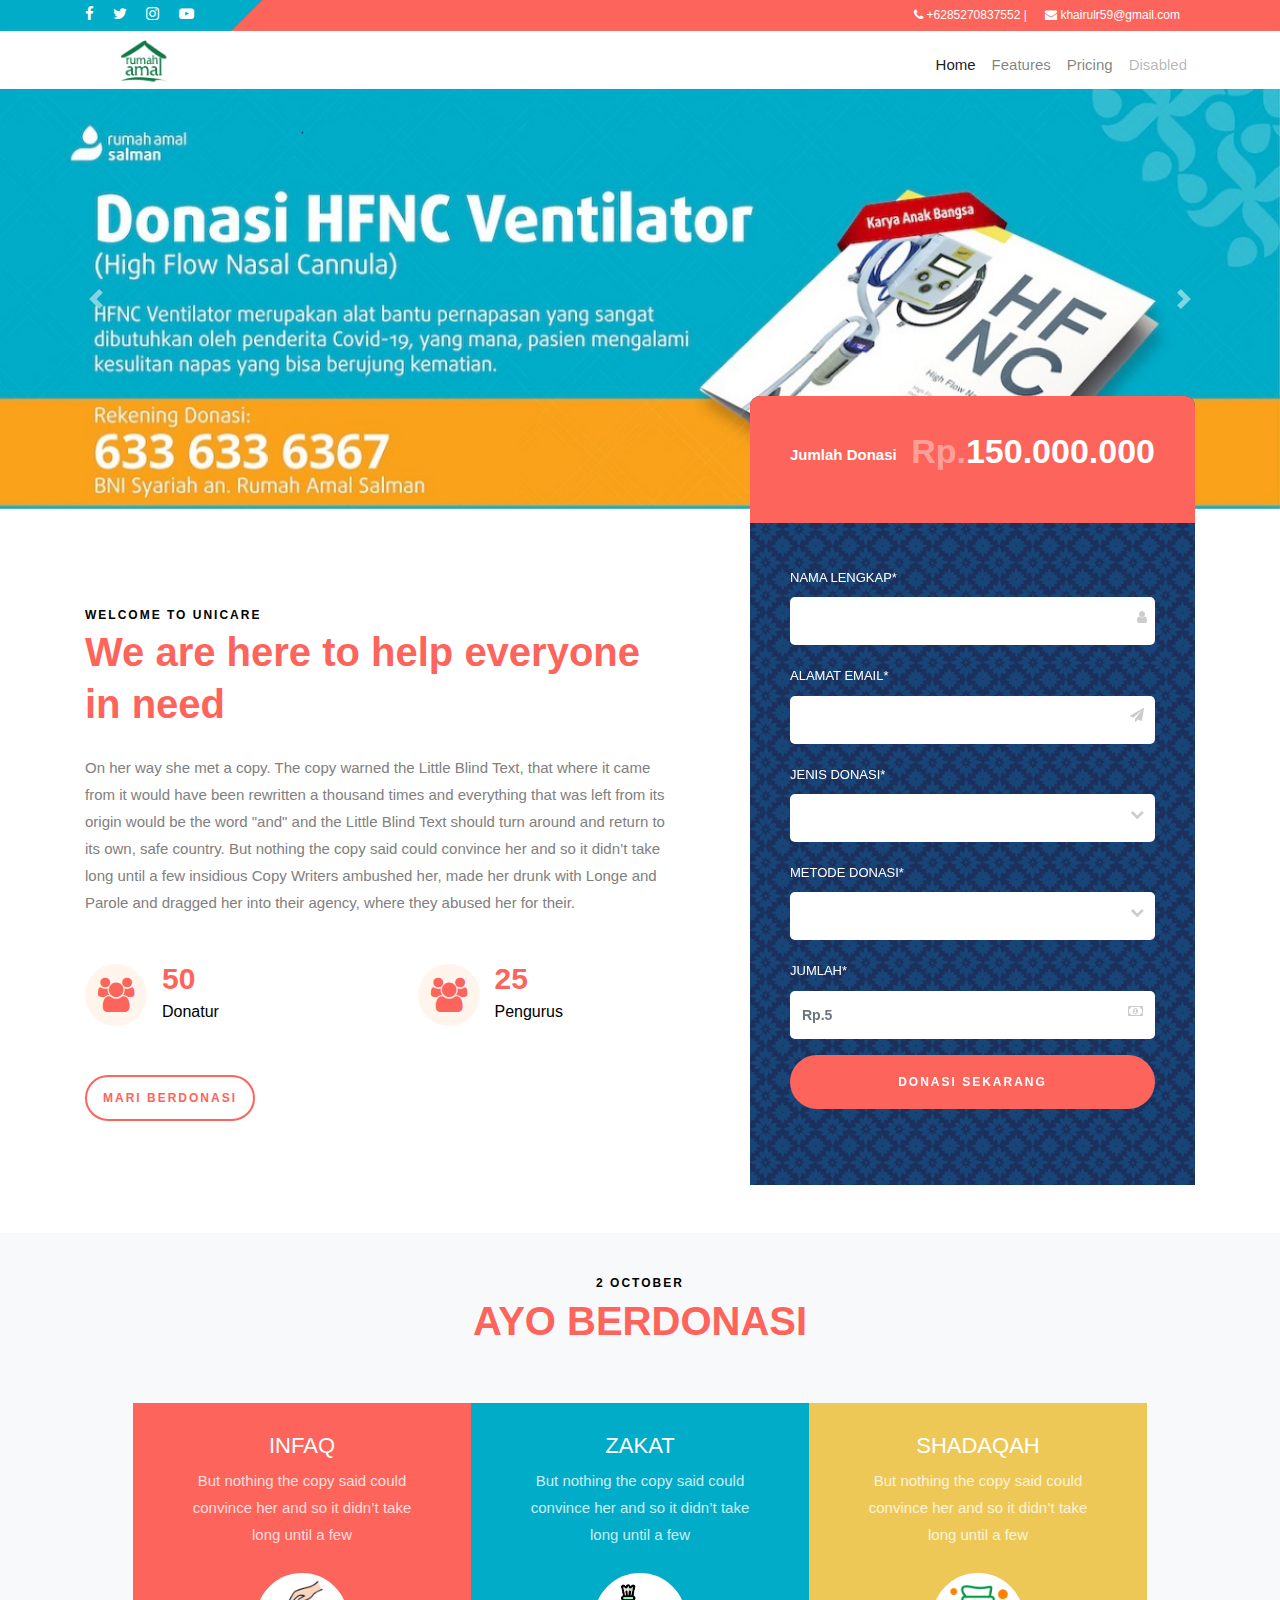
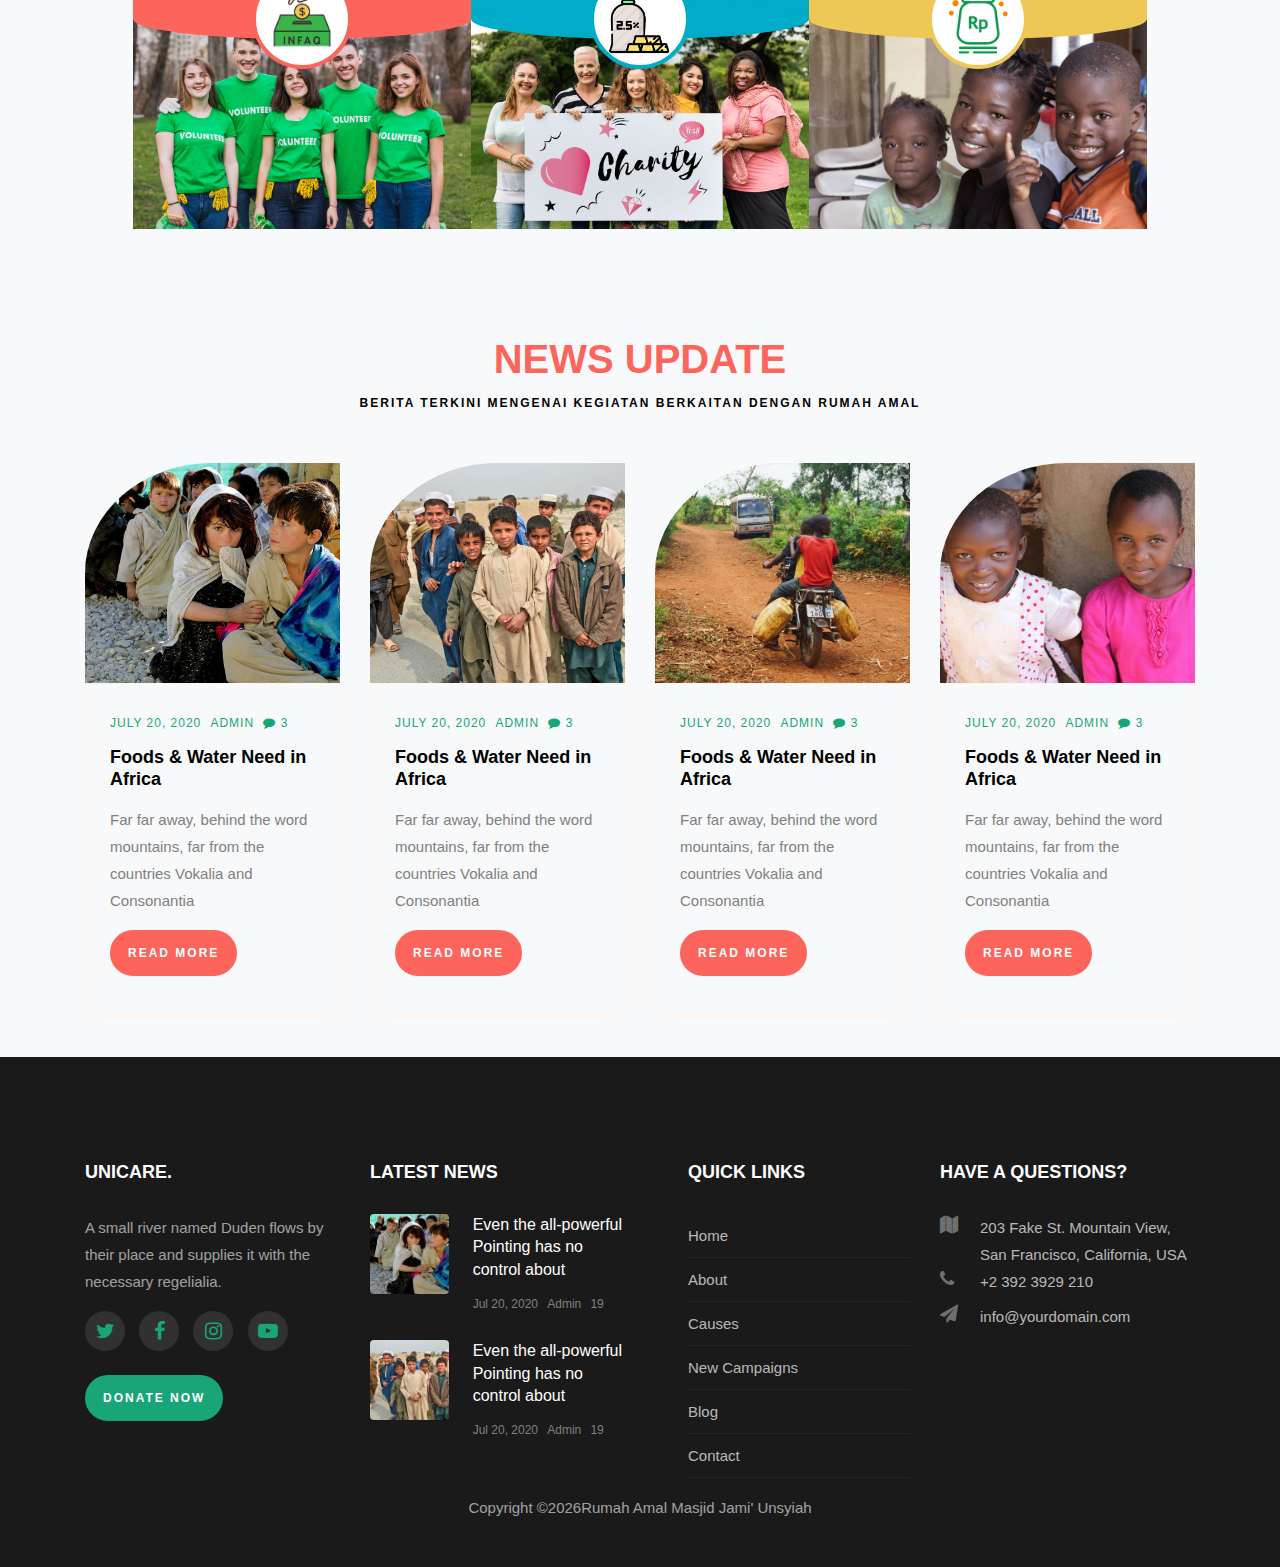
==== index.html @ e4255f61 "add all data" ====
<!DOCTYPE html>
<html lang="en">
<head>
    <meta charset="UTF-8">
    <meta name="viewport" content="width=device-width, initial-scale=1.0">
    <title>Home</title>
    <link rel="stylesheet" href="css/bootstrap.min.css">
    <link rel="stylesheet" href="css/font-awesome/css/font-awesome.min.css">
    <link rel="stylesheet" href="css/style.css">
</head>
<body>
    
    <!-- top bar -->
    <section class="top-bg">
        <div class="container">
            <div class="row top-bar pb-1">
                <div class="col-md-6 col-sm-3 text-left">
                    <a target="_blank" href="" class="top-bar"><span class="text-white">
                        <i class="fa fa-facebook" aria-hidden="true"></i>
                    </span></a>
                    <a target="_blank" href="" class="top-bar"><span class="text-white">
                        <i class="fa fa-twitter" aria-hidden="true"></i>
                    </span></a>
                    <a target="_blank" href="" class="top-bar"><span class="text-white">
                        <i class="fa fa-instagram" aria-hidden="true"></i>
                    </span></a>
                    <a target="_blank" href="https://www.youtube.com/channel/UC9o7L-Wtpklz007DFmT3RtA"  class="top-bar"><span class="text-white">
                        <i class="fa fa-youtube-play" aria-hidden="true"></i>
                    </span></a>
                </div>
                <div class="col-md-6 col-sm-8 text-right">
                    <span class="text-white text-top">
                        <i class="fa fa-phone" aria-hidden="true"></i>
                        +6285270837552 |
                    </span>

                    <span class="text-white text-top">
                        <i class="fa fa-envelope" aria-hidden="true"></i>
                        khairulr59@gmail.com
                    </span>
                </div>
            </div>
        </div>
    </section>  
    <!-- end top bar -->

    <!-- navbar -->
    <nav class="navbar navbar-expand-lg navbar-light nav-bg pb-0" data-toggle="sticky-onscroll">
        <div class="container">
            <img src="images/logo.png" alt="logo.png" class="logo">
            <button class="navbar-toggler" type="button" data-toggle="collapse" data-target="#navbarNav" aria-controls="navbarNav" aria-expanded="false" aria-label="Toggle navigation">
                <span class="navbar-toggler-icon"></span>
            </button>
            <div class="collapse navbar-collapse " id="navbarNav">
                <ul class="navbar-nav ml-auto">
                    <li class="nav-item active">
                    <a class="nav-link" href="#">Home <span class="sr-only">(current)</span></a>
                    </li>
                    <li class="nav-item">
                    <a class="nav-link" href="#">Features</a>
                    </li>
                    <li class="nav-item">
                    <a class="nav-link" href="#">Pricing</a>
                    </li>
                    <li class="nav-item">
                    <a class="nav-link disabled" href="#">Disabled</a>
                    </li>
                </ul>
                
            </div>
        </div>
    </nav>
    <!-- end navbar -->

    <!-- carousel -->
    <div id="carouselExampleControls" class="carousel slide" data-ride="carousel">
        <div class="carousel-inner">
            <div class="carousel-item active">
            <img class="d-block w-100 carousel-top" src="images/slide1.jpeg" alt="First slide">
            </div>
            <div class="carousel-item">
            <img class="d-block w-100 carousel-top" src="images/slide1.jpeg" alt="Second slide">
            </div>
            <div class="carousel-item">
            <img class="d-block w-100 carousel-top" src="images/slide1.jpeg" alt="Third slide">
            </div>
        </div>
        <a class="carousel-control-prev" href="#carouselExampleControls" role="button" data-slide="prev">
            <span class="carousel-control-prev-icon" aria-hidden="true"></span>
            <span class="sr-only">Previous</span>
        </a>
        <a class="carousel-control-next" href="#carouselExampleControls" role="button" data-slide="next">
            <span class="carousel-control-next-icon" aria-hidden="true"></span>
            <span class="sr-only">Next</span>
        </a>
    </div>
    <!-- end carousel -->

<!-- appointment -->
    <section class="ftco-appointment ftco-section ftco-no-pt ftco-no-pb img">
        <div class="overlay"></div>
        <div class="container">
            <div class="row">
                <div class="col-md-5 order-md-last d-flex align-items-stretch">
                    <div class="donation-wrap">
                        <div class="total-donate d-flex align-items-center">
                            <span class="fa flaticon-cleaning"></span>
                            <h4>Jumlah Donasi </h4>
                            <p class="d-flex align-items-center">
                                <span>Rp.</span>
                                <span class="number" data-number="150000000">150.000.000</span>
                            </p>
                        </div>
                        <form action="#" class="appointment">
                            <div class="row">
                                <div class="col-md-12">
                                    <div class="form-group">
                                        <label for="name">Nama Lengkap*</label>
                                        <div class="input-wrap">
                                            <div class="icon"><span class="fa fa-user"></span></div>
                                            <input type="text" class="form-control" placeholder="">
                                        </div>
                                    </div>
                                </div>
                                <div class="col-md-12">
                                    <div class="form-group">
                                        <label for="name">alamat email*</label>
                                        <div class="input-wrap">
                                            <div class="icon"><span class="fa fa-paper-plane"></span></div>
                                            <input type="email" class="form-control" placeholder="">
                                        </div>
                                    </div>
                                </div>
                                <div class="col-md-12">
                                    <div class="form-group">
                                        <label for="name">Jenis Donasi*</label>
                                        <div class="form-field">
                                            <div class="select-wrap">
                                                <div class="icon"><span class="fa fa-chevron-down"></span></div>
                                                <select name="" id="" class="form-control">
                                                    <option value=""></option>
                                                    <option value="">INFAQ</option>
                                                    <option value="">SHODAQOH</option>
                                                    <option value="">zAKAT MAAL</option>
                                                    <option value="">KEMANUSIAAN</option>
                                                </select>
                                            </div>
                                        </div>
                                    </div>
                                </div>
                                <div class="col-md-12">
                                    <div class="form-group">
                                        <label for="name">Metode Donasi*</label>
                                        <div class="form-field">
                                            <div class="select-wrap">
                                                <div class="icon"><span class="fa fa-chevron-down"></span></div>
                                                <select name="" id="" class="form-control">
                                                    <option value=""></option>
                                                    <option value="">BRI</option>
                                                    <option value="">BNI</option>
                                                    <option value="">Bank Aceh</option>
                                                    <option value="">Mandiri</option>
                                                </select>
                                            </div>
                                        </div>
                                    </div>
                                </div>
                                <div class="col-md-12">
                                    <div class="form-group">
                                        <label for="name">Jumlah*</label>
                                        <div class="input-wrap">
                                            <div class="icon"><span class="fa fa-money"></span></div>
                                            <input type="text" class="form-control" placeholder="Rp.5">
                                        </div>
                                    </div>
                                </div>
                                <div class="col-md-12">
                                    <div class="form-group">
                                        <input type="submit" value="Donasi sekarang" class="btn btn-secondary py-3 px-4">
                                    </div>
                                </div>
                            </div>
                        </form>
                    </div>
                </div>
                <div class="col-md-7 wrap-about py-5">
                    <div class="heading-section pr-md-5 pt-md-5">
                        <span class="subheading">Welcome to unicare</span>
                        <h2 class="mb-4">We are here to help everyone in need</h2>
                        <p class="text-appointment">On her way she met a copy. The copy warned the Little Blind Text, that where it came from it would have been rewritten a thousand times and everything that was left from its origin would be the word "and" and the Little Blind Text should turn around and return to its own, safe country. But nothing the copy said could convince her and so it didn’t take long until a few insidious Copy Writers ambushed her, made her drunk with Longe and Parole and dragged her into their agency, where they abused her for their.</p>
                    </div>
                    <div class="row my-md-5">
                        <div class="col-md-6 d-flex counter-wrap">
                            <div class="block-18 d-flex">
                                <div class="icon d-flex align-items-center justify-content-center">
                                    <span class="flaticon-volunteer"> <i class="fa fa-users" aria-hidden="true"></i>
                                    </span>
                                </div>
                                <div class="desc">
                                    <div class="text">
                                        <strong class="number" data-number="50">50</strong>
                                    </div>
                                    <div class="text">
                                        <span>Donatur</span>
                                    </div>
                                </div>
                            </div>
                        </div>
                        <div class="col-md-6 d-flex counter-wrap">
                            <div class="block-18 d-flex">
                                <div class="icon d-flex align-items-center justify-content-center">
                                    <span class="flaticon-piggy-bank"><i class="fa fa-users" aria-hidden="true"></i>
                                    </span>
                                </div>
                                <div class="desc">
                                    <div class="text">
                                        <strong class="number" data-number="25">25</strong>
                                    </div>
                                    <div class="text">
                                        <span>Pengurus</span>
                                    </div>
                                </div>
                            </div>
                        </div>
                    </div>
                    <p><a href="#" class="btn btn-secondary btn-outline-secondary">MARI BERDONASI</a></p>
                </div>
            </div>
        </div>
    </section>
<!-- end appointment -->

<!-- fitur_donation -->
    <section class="bg-light mt-5 pb-5">
        <div class=" justify-content-center pb-5 text-fitur">
            <div class=" heading-section text-center ftco-animate fadeInUp ftco-animated">
                <span class="subheading">2 October</span>
                <h2>AYO BERDONASI</h2>
            </div>
        </div>

        <div class="container">
            <div class="row no-gutters ml-5 mr-5">
                <div class="col-md-4 d-flex align-items-stretch mb-3">
                    <div class="services">
                        <div class="text text-center bg-secondary">
                            <h3>INFAQ</h3>
                            <p>But nothing the copy said could convince her and so it didn’t take long until a few</p>
                        </div>
                        <div class="img border-2" style="background-image: url(images/services-1.jpg);">
                            <a href="#">    
                                <div class="icon d-flex align-items-center justify-content-center">
                                    <span class="icon-fitur-infaq"> <img src="images/infaq.png" alt="infaq"></span>
                                </div>
                            </a>
                        </div>
                    </div>
                </div>
                <div class="col-md-4 d-flex align-items-stretch mb-3">
                    <div class="services">
                        <div class="text text-center bg-tertiary">
                            <h3>ZAKAT</h3>
                            <p>But nothing the copy said could convince her and so it didn’t take long until a few</p>
                        </div>
                        <div class="img border-3" style="background-image: url(images/services-2.jpg);">
                            <a href="#">
                                <div class="icon d-flex align-items-center justify-content-center">
                                    <span class="icon-fitur-zakat"><img src="images/zakat.png" alt="zakat"></span>
                                </div>
                            </a>
                        </div>
                    </div>
                </div>
                <div class="col-md-4 d-flex align-items-stretch mb-3">
                    <div class="services">
                        <div class="text text-center bg-primary">
                            <h3>SHADAQAH</h3>
                            <p>But nothing the copy said could convince her and so it didn’t take long until a few</p>
                        </div>
                        <div class="img border-1" style="background-image: url(images/services-3.jpg);">
                            <a href="#">
                                <div class="icon d-flex align-items-center justify-content-center">
                                    <span class="icon-fitur-shadaqah"><img src="images/shadaqah.png" alt="shadaqah"></span>
                                </div>
                            </a>
                        </div>
                    </div>
                </div>
            </div>
        </div>
    </section>
<!-- end fitur_donation -->

<!-- news post -->

    <section class="bg-light">
        <div class="justify-content-center pb-5 text-fitur">
            <div class="heading-section text-center ftco-animate fadeInUp ftco-animated">
                <h2>NEWS UPDATE</h2>
                <span class="subheading">Berita terkini mengenai kegiatan berkaitan dengan rumah amal</span>
            </div>
        </div>

        <div class="container">
            <div class="row d-flex">
                <div class="col-md-6 col-lg-3 d-flex ftco-animate fadeInUp ftco-animated">
                    <div class="blog-entry align-self-stretch">
                        <a href="blog-single.html" class="block-20" style="background-image: url('images/image_1.jpg');">
                        </a>
                        <div class="text p-4">
                            <div class="meta mb-2">
                                <div><a href="#">July 20, 2020</a></div>
                                <div><a href="#">Admin</a></div>
                                <div><a href="#" class="meta-chat"><span class="fa fa-comment"></span> 3</a></div>
                            </div>
                            <h3 class="heading"><a href="#">Foods &amp; Water Need in Africa</a></h3>
                            <p>Far far away, behind the word mountains, far from the countries Vokalia and Consonantia</p>
                            <p><a href="#" class="btn btn-secondary">Read more</a></p>
                        </div>
                    </div>
                </div>
                <div class="col-md-6 col-lg-3 d-flex ftco-animate fadeInUp ftco-animated">
                    <div class="blog-entry align-self-stretch">
                        <a href="blog-single.html" class="block-20" style="background-image: url('images/image_2.jpg');">
                        </a>
                        <div class="text p-4">
                            <div class="meta mb-2">
                                <div><a href="#">July 20, 2020</a></div>
                                <div><a href="#">Admin</a></div>
                                <div><a href="#" class="meta-chat"><span class="fa fa-comment"></span> 3</a></div>
                            </div>
                            <h3 class="heading"><a href="#">Foods &amp; Water Need in Africa</a></h3>
                            <p>Far far away, behind the word mountains, far from the countries Vokalia and Consonantia</p>
                            <p><a href="#" class="btn btn-secondary">Read more</a></p>
                        </div>
                    </div>
                </div>
                <div class="col-md-6 col-lg-3 d-flex ftco-animate fadeInUp ftco-animated">
                    <div class="blog-entry align-self-stretch">
                        <a href="blog-single.html" class="block-20" style="background-image: url('images/image_3.jpg');">
                        </a>
                        <div class="text p-4">
                            <div class="meta mb-2">
                                <div><a href="#">July 20, 2020</a></div>
                                <div><a href="#">Admin</a></div>
                                <div><a href="#" class="meta-chat"><span class="fa fa-comment"></span> 3</a></div>
                            </div>
                            <h3 class="heading"><a href="#">Foods &amp; Water Need in Africa</a></h3>
                            <p>Far far away, behind the word mountains, far from the countries Vokalia and Consonantia</p>
                            <p><a href="#" class="btn btn-secondary">Read more</a></p>
                        </div>
                    </div>
                </div>
                <div class="col-md-6 col-lg-3 d-flex ftco-animate fadeInUp ftco-animated">
                    <div class="blog-entry align-self-stretch">
                        <a href="blog-single.html" class="block-20" style="background-image: url('images/image_4.jpg');">
                        </a>
                        <div class="text p-4">
                            <div class="meta mb-2">
                                <div><a href="#">July 20, 2020</a></div>
                                <div><a href="#">Admin</a></div>
                                <div><a href="#" class="meta-chat"><span class="fa fa-comment"></span> 3</a></div>
                            </div>
                            <h3 class="heading"><a href="#">Foods &amp; Water Need in Africa</a></h3>
                            <p>Far far away, behind the word mountains, far from the countries Vokalia and Consonantia</p>
                            <p><a href="#" class="btn btn-secondary">Read more</a></p>
                        </div>
                    </div>
                </div>
            </div>
        </div>
    </section>

<!-- end news post -->

<!-- footer -->
<footer class="footer">
    <div class="container">
        <div class="row">
            <div class="col-md-6 col-lg-3 mb-4 mb-md-0">
                <h2 class="footer-heading">Unicare.</h2>
                <p>A small river named Duden flows by their place and supplies it with the necessary regelialia.</p>
                <ul class="ftco-footer-social p-0">
                    <li class="ftco-animate fadeInUp ftco-animated"><a href="#" data-toggle="tooltip" data-placement="top" title="Twitter"><span class="fa fa-twitter"></span></a></li>
                    <li class="ftco-animate fadeInUp ftco-animated"><a href="#" data-toggle="tooltip" data-placement="top" title="Facebook"><span class="fa fa-facebook"></span></a></li>
                    <li class="ftco-animate fadeInUp ftco-animated"><a href="#" data-toggle="tooltip" data-placement="top" title="Instagram"><span class="fa fa-instagram"></span></a></li>
                    <li class="ftco-animate fadeInUp ftco-animated"><a href="#" data-toggle="tooltip" data-placement="top" title="Youtube"><span class="fa fa-youtube-play"></span></a></li>
                </ul>
                <p><a href="#" class="btn btn-quarternary">Donate Now</a></p>
            </div>
            <div class="col-md-6 col-lg-3 mb-4 mb-md-0">
                <h2 class="footer-heading">Latest News</h2>
                <div class="block-21 mb-4 d-flex">
                    <a class="img mr-4 rounded" style="background-image: url(images/image_1.jpg);"></a>
                    <div class="text">
                        <h3 class="heading"><a href="#">Even the all-powerful Pointing has no control about</a></h3>
                        <div class="meta">
                            <div><a href="#">Jul 20, 2020</a></div>
                            <div><a href="#">Admin</a></div>
                            <div><a href="#">19</a></div>
                        </div>
                    </div>
                </div>
                <div class="block-21 mb-4 d-flex">
                    <a class="img mr-4 rounded" style="background-image: url(images/image_2.jpg);"></a>
                    <div class="text">
                        <h3 class="heading"><a href="#">Even the all-powerful Pointing has no control about</a></h3>
                        <div class="meta">
                            <div><a href="#">Jul 20, 2020</a></div>
                            <div><a href="#">Admin</a></div>
                            <div><a href="#">19</a></div>
                        </div>
                    </div>
                </div>
            </div>
            <div class="col-md-6 col-lg-3 pl-lg-5 mb-4 mb-md-0">
                <h2 class="footer-heading">Quick Links</h2>
                <ul class="list-unstyled">
                    <li><a href="#" class="py-2 d-block">Home</a></li>
                    <li><a href="#" class="py-2 d-block">About</a></li>
                    <li><a href="#" class="py-2 d-block">Causes</a></li>
                    <li><a href="#" class="py-2 d-block">New Campaigns</a></li>
                    <li><a href="#" class="py-2 d-block">Blog</a></li>
                    <li><a href="#" class="py-2 d-block">Contact</a></li>
                </ul>
            </div>
            <div class="col-md-6 col-lg-3 mb-4 mb-md-0">
                <h2 class="footer-heading">Have a Questions?</h2>
                <div class="block-23 mb-3">
                    <ul>
                        <li><span class="icon fa fa-map"></span><span class="text">203 Fake St. Mountain View, San Francisco, California, USA</span></li>
                        <li><a href="#"><span class="icon fa fa-phone"></span><span class="text">+2 392 3929 210</span></a></li>
                        <li><a href="#"><span class="icon fa fa-paper-plane"></span><span class="text">info@yourdomain.com</span></a></li>
                    </ul>
                </div>
            </div>
        </div>
        <div class="row">
            <div class="col-md-12 text-center">
                <p>
                    Copyright ©<script>document.write(new Date().getFullYear());</script>Rumah Amal Masjid Jami' Unsyiah</a>
                </div>
            </div>
        </div>
</footer>
<!-- footer -->

</body>
<script src="js/jquery.min.js"></script>
<script src="js/popper.min.js"></script>
<script src="js/bootstrap.min.js"></script>
<script src="js/script.js"></script>
</html>
---- css/style.css ----
body {
    font-family: "Montserrat", Arial, sans-serif;
    font-size: 15px;
    line-height: 1.8;
    font-weight: 400;
}

/* top header */
.top-bg{
    /* background: linear-gradient(to right bottom, #2f3441 50%, #212531 50%); */
    background-image: linear-gradient(-45deg, #fd645b 80%, #01ACC8 100px);
}

.nav-bg{
    /* background-image: linear-gradient(-45deg, #ffffff 89%, #01ACC8 100px); */
    background-color: white;
}

.top-bar span{
    font-size: 15px;
    padding-right: 15px;
    text-decoration: none;
}

.text-top{
    font-size: 12px !important;
}
/* end top-header */

/* Navbar */

.logo{
    width: 50px;
    margin-left: 35px;
}

.navbar {
    box-shadow:         0px 5px 15px -6px #ccc;
}


    /*sticky header position*/
.sticky.is-sticky {
    position: fixed;
    left: 0;
    right: 0;
    top: 0;
    z-index: 1000;
    width: 100%;
}

/* end navbar */


/* carousel */
/* .carousel-top{
    height: 500px;
} */
/* end carousel */

/* appointment */

.ftco-section {
    padding: 9em 0;
    position: relative; 
}

.ftco-section a{
    text-decoration: none;
}

.ftco-section a:hover{
    color: #EEC857;
}
    
@media (max-width: 767.98px) {
    .ftco-section {
            padding: 6em 0; 
    } 
}

.ftco-bg-dark {
    background: #3c312e; }

.ftco-no-pt {
    padding-top: 0 !important; 
}

.ftco-no-pb {
    padding-bottom: 0 !important; 
}
/* 
.overlay {
    position: absolute;
    width: 100%;
    top: 0;
    right: 0;
    left: 0;
    bottom: 0;
    content: '';
    opacity: .4;
} */

.donation-wrap .total-donate {
    background: #fd645b;
    padding: 25px 40px;
    border-radius: 10px 10px 0px 0;
    z-index: 0;
    position: relative;
}

.donation-wrap .total-donate span.number {
    color: #fff;
    font-weight: 700;
}

.donation-wrap .total-donate p span {
    font-size: 34px;
    font-weight: 600;
    color: rgba(255, 255, 255, 0.4);
}

.donation-wrap .total-donate h4 {
    color: #fff;
    font-size: 15px;
    width: 50%;
    font-weight: 600;
}

.appointment {
    width: 100%;
    padding: 40px;
}

.appointment .form-group label {
    color: #fff;
    text-transform: uppercase;
    font-size: 13px;
}
label {
    display: inline-block;
    margin-bottom: 0.5rem;
}

.donation-wrap {
    margin-top: -113px;
}

@media(max-width: 760px){
    .donation-wrap{
        margin-top: 30px;
    }
}

.donation-wrap {
    width: 100%;
    background: url(/images/moroccan-flower-dark.png);
    border-radius: 10px 10px 0px 0;
}

.appointment .form-group .icon span {
    font-size: 14px;
    color: rgba(0, 0, 0, 0.2) !important;
}

.appointment .form-group .icon {
    position: absolute;
    top: 50% !important;
    right: 15px;
    font-size: 16px;
    transform: translateY(-30%) translateX(-80%);
}

.appointment .form-group .select-wrap select, .appointment .form-group .input-wrap select {
    -webkit-appearance: none;
    -moz-appearance: none;
    appearance: none;
}

.appointment .form-control {
    height: 48px !important;
    border: transparent;
    background: white !important;
    color: rgba(0, 0, 0, 0.9) !important;
    font-size: 14px;
    font-weight: 600;
    border-radius: 5px;
    -webkit-box-shadow: none !important;
    box-shadow: none !important;
}

.form-radio .radio input:checked ~ .checkmark::after {
    display: block;
    border: 1px solid #fd645b;
}

.form-radio .radio .checkmark::after {
    top: 1px;
    left: 1px;
    width: 9px;
    height: 9px;
    border-radius: 50%;
    background: #fd645b;
}

.form-radio .checkmark::after {
    content: "";
    position: absolute;
    display: none;
}

.form-radio .radio:hover input ~ .checkmark {
    background-color: transparent;
}

.form-radio .radio input:checked ~ .checkmark {
    border: 2px solid #fd645b;
    transition: .01s;
}

.form-radio .checkmark {
    position: absolute;
    top: 50%;
    left: 0;
    height: 15px;
    width: 15px;
    border: 2px solid rgba(255, 255, 255, 0.8);
    -webkit-transform: translateY(-50%);
    -ms-transform: translateY(-50%);
    transform: translateY(-50%);
    border-radius: 50%;
}

.form-radio input[type="radio"] {
    position: absolute;
    opacity: 0;
}

.form-radio .radio label {
    margin-bottom: 0;
    text-transform: capitalize;
}
.appointment .form-group label {
    color: #fff;
    text-transform: uppercase;
    font-size: 13px;
}

.form-radio .radio label .fill-control-description {
    color: rgba(255, 255, 255, 0.9);
}

.form-radio .radio {
    position: relative;
    padding-left: 20px;
    margin-bottom: 8px;
}

.form-radio input[type="radio"]:checked ~ .fill-control-description {
    color: #fd645b;
}

.appointment .form-group .btn {
    width: 100%;
    display: block !important;
}

.btn.btn-secondary:hover {
    border: 2px solid #fd645b;
    background: transparent;
    color: #fd645b;
}
.btn:not(:disabled):not(.disabled) {
    cursor: pointer;
}

.btn.btn-secondary {
    background: #fd645b;
    border: 2px solid #fd645b;
    color: #fff;
}



.btn {
    padding: 12px 16px;
    cursor: pointer;
    border-radius: 40px;
    -webkit-box-shadow: none !important;
    box-shadow: none !important;
    font-size: 12px;
    text-transform: uppercase;
    letter-spacing: 2px;
    font-weight: 700;
}

.heading-section .subheading {
    font-size: 12px;
    display: block;
    font-weight: 800;
    color: #000000;
    text-transform: uppercase;
    letter-spacing: 2px;
}

.heading-section h2 {
    font-size: 40px;
    font-weight: 800;
    color: #fd645b;
    line-height: 1.3;
}

.wrap-about .text .number {
    line-height: 1;
    font-weight: 700;
    font-size: 30px;
    color: #fd645b;
    display: block;
    margin-bottom: 4px;
}

.wrap-about .text span {
    font-size: 16px;
    color: #000000;
}

.btn.btn-secondary.btn-outline-secondary:hover {
    border: 2px solid transparent;
    background: #fd645b;
    color: #fff;
}

.btn.btn-secondary.btn-outline-secondary {
    border: 2px solid #fd645b;
    background: transparent;
    color: #fd645b;
}

.wrap-about .block-18 .icon {
    width: 62px;
    height: 62px;
    border-radius: 50%;
    background: #fff5ed;
    margin-right: 15px;
}

.wrap-about .block-18 .icon span {
    color: #fd645b;
    font-size: 34px;
}

.text-appointment{
    color: gray;
}
/* end appointment */

/* fitur donation */

.text-fitur{
    padding-top: 40px;
}

.heading-section .subheading {
    font-size: 12px;
    display: block;
    font-weight: 800;
    color: #000000;
    text-transform: uppercase;
    letter-spacing: 2px;
}

.heading-section h2 {
    font-size: 40px;
    font-weight: 900;
    color: #fd645b;
    line-height: 1.3;
}

.align-items-stretch {
    -webkit-box-align: stretch !important;
    -ms-flex-align: stretch !important;
    align-items: stretch !important;
}

.services {
    width: 100%;
}

.services .text {
    padding: 30px 45px;
        padding-bottom: 30px;
    padding-bottom: 55px;
    color: rgba(255, 255, 255, 0.8);
}

.services .text h3 {
    font-size: 22px;
    color: #fff;
}

.bg-secondary {
    background: #fd645b !important;
}

.services .img {
    height: 210px;
    width: 100%;
    position: relative;
    z-index: 0;
}

.img, .blog-img, .user-img {
    width: 100%;
    background-size: cover;
    background-repeat: no-repeat;
    background-position: center center;
}

.bg-tertiary {
    background: #01ACC8 !important;
}

.bg-primary {
    background: #eec857 !important;
}

.bg-quarternary {
    background: #18a577 !important;
}

.services .img.border-2 .icon {
    border: 4px solid #fd645b;
}
.services .img .icon {
    position: absolute;
    top: -50px;
    left: 0;
    right: 0;
    margin: 0 auto;
    width: 100px;
    height: 100px;
    border-radius: 50%;
    background: #fff;
}

.services .img.border-2::after {
    background: #fd645b;
}
.services .img::after {
    position: absolute;
    top: -20px;
    left: 0;
    right: 0;
    bottom: 0;
    height: 40px;
    border-radius: 50%;
    content: '';
    z-index: -1;
}

.services .img.border-3::after {
    background: #01ACC8;
}

.services .img.border-3 .icon {
    border: 4px solid #01ACC8;
}

.services .img.border-1 .icon {
    border: 4px solid #eec857;
}

.services .img.border-4 .icon {
    border: 4px solid #18a577;
}

.services .img.border-1::after {
    background: #eec857;
}

.services .img.border-4::after {
    background: #18a577;
}

.services .img .icon:hover{
    background-color: #949b9c;
    border-color: #fff;
    transition: 2s;

}

@keyframes infaq{
    0%{
        height: 100px;
    }
    100%{
        height: 130px;
    }
}

@keyframes zakat{
    0%{
        height: 50px;
    }
    100%{
        height: 70px;
    }
}

@keyframes shadaqah{
    0%{
        height: 50px;
    }
    100%{
        height: 75px;
    }
}

.icon-fitur-infaq img{
    height: 120px;
}

.icon-fitur-infaq img:hover{
    animation-name: infaq;
    animation-duration: 2s;
}

.icon-fitur-zakat img:hover{
    animation-name: zakat;
    animation-duration: 2s;
}

.icon-fitur-shadaqah img:hover{
    animation-name: shadaqah;
    animation-duration: 2s;
}

.icon-fitur-zakat img{
    height: 70px;
}

.icon-fitur-shadaqah img{
    height: 80px;
}
/* end fitur donation */

/* blog */

.blog-entry {
    margin-bottom: 40px;
    display: block;
    width: 100%;
}

.block-20 {
    overflow: hidden;
    background-size: cover;
    background-repeat: no-repeat;
    background-position: center center;
    height: 220px;
    position: relative;
    display: block;
    width: 100%;
    border-radius: 50% 0 0 0;
}

.blog-entry .text {
    position: relative;
    width: 100%;
    border: 1px solid #fff5ed;
    z-index: 0;
    border-radius: 0 0 10px 10px;
    transition: all 0.3s ease;
}

.blog-entry .meta > div a {
    color: #18a577;
    font-weight: 500;
}

.blog-entry .meta > div {
    display: inline-block;
    margin-right: 5px;
    margin-bottom: 5px;
    font-size: 12px;
    text-transform: uppercase;
    letter-spacing: 1px;
}

.blog-entry .text .heading {
    font-size: 18px;
    margin-bottom: 16px;
    font-weight: 600;
}

.blog-entry .text .heading a {
    color: #000000;
}

.btn:not(:disabled):not(.disabled) {
    cursor: pointer;
}

.blog-entry .text::after {
    position: absolute;
    bottom: -4px;
    left: 20px;
    right: 20px;
    content: '';
    height: 4px;
    background: #fff5ed;
    border-radius: 0 0 6px 6px;
    transition: all 0.3s ease;
}

.blog-entry .text .heading a:hover, .blog-entry .text .heading a:focus, .blog-entry .text .heading a:active {
    color: #eec857;
    text-decoration: none;
}

.blog-entry:hover .text {
    background: #fff5ed;
}

.blog-entry:hover .text:after {
    background: #fd645b;
    bottom: -5px;
    height: 5px;
    border-radius: 0 0 5px 5px; 
}

.blog-entry a{
    text-decoration: none;
}

.blog-entry p{
    color: gray;
}
/* end blog */

/* footer */

.footer {
    background: #1a1a1a;
    position: relative;
    z-index: 0;
    overflow: hidden;
    padding: 7em 0 2em 0;
}

.footer .footer-heading {
    font-size: 18px;
    margin-bottom: 30px;
    font-weight: 800;
    color: #fff;
    text-transform: uppercase;
    position: relative;
}

.footer p {
    color: rgba(255, 255, 255, 0.6);
}

.ftco-footer-social li {
    list-style: none;
    margin: 0 10px 0 0;
    display: inline-block;
}

.footer .ftco-footer-social li a {
    background: rgba(255, 255, 255, 0.1);
    color: #18a577;
}

.ftco-footer-social li a {
    height: 40px;
    width: 40px;
    display: block;
    float: left;
    background: rgba(255, 255, 255, 0.05);
    border-radius: 50%;
    position: relative;
}

.ftco-footer-social li a span {
    position: absolute;
    font-size: 20px;
    top: 50%;
    left: 50%;
    -webkit-transform: translate(-50%, -50%);
    -ms-transform: translate(-50%, -50%);
    transform: translate(-50%, -50%);
}

.ftco-footer-social li a:hover {
    color: #fff;
}

.footer .ftco-footer-social li a {
    background: rgba(255, 255, 255, 0.1);
    color: #18a577;
}

.btn.btn-quarternary {
    background: #18a577;
    border: 2px solid #18a577;
    color: #fff;
}

.footer .block-21 .img {
    display: block;
    height: 80px;
    width: 80px;
}

.footer .block-21 .text .heading {
    font-size: 16px;
    font-weight: 400;
    line-height: 1.4;
}

.footer .block-21 .text .heading a {
    color: #fff;
}

.footer .block-21 .text .meta > div {
    display: inline-block;
    font-size: 12px;
    margin-right: 5px;
}

.footer .block-21 .text .meta > div a {
    color: gray;
}

.footer ul.list-unstyled li a {
    display: block;
    border-bottom: 1px solid rgba(255, 255, 255, 0.05);
    color: rgba(255, 255, 255, 0.7);
}

.block-23 ul li .icon, .block-23 ul li .text {
    display: table-cell;
    vertical-align: top;
}

.block-23 ul li span {
    color: rgba(255, 255, 255, 0.7);
}

.block-23 ul li .icon, .block-23 ul li .text {
    display: table-cell;
    vertical-align: top;
}

.footer .block-23 ul li .icon {
    color: rgba(255, 255, 255, 0.4);
}
.block-23 ul li .icon {
    width: 40px;
    font-size: 18px;
    padding-top: 2px;
    color: white;
}
.block-23 ul li .icon, .block-23 ul li .text {
    display: table-cell;
    vertical-align: top;
}

.footer a{
    text-decoration: none;
}

.block-21 .text .heading a:hover, .block-21 .text .heading a:active, .block-21 .text .heading a:focus {
    color: #eec857;
}

footer ul li{
    list-style:none;
}

.block-23 ul{
    padding-left: 0;
}

.btn.btn-quarternary:hover {
    border: 2px solid #18a577;
    background: transparent;
    color: #18a577;
}

.ftco-footer-social li a:hover {
    color: #fff; }
/* end footer */


/* page single_blog */
/* head image */
.parallax {
    min-height: 500px;
    background: transparent;
}

.hero-wrap.hero-wrap-2 {
    height: 600px;
}

.hero-wrap.hero-wrap-2 a{
    text-decoration: none;
}

.hero-wrap {
    background-position: center center !important;
}

.icon-next{
    margin-left: 10px;
}

.hero-wrap {
    width: 100%;
    height: 100%;
    position: inherit;
    background-size: cover;
    background-repeat: no-repeat;
    background-position: top center;
    position: relative;
    overflow: hidden;
    height: 700px;
}

.hero-wrap.hero-wrap-2 .overlay {
    opacity: .4;
    background: #000000;
}

.hero-wrap .overlay {
    position: absolute;
    width: 100%;
    top: 0;
    right: 0;
    left: 0;
    bottom: 0;
    content: '';
    opacity: .4;
    background: #00043c;
}

.hero-wrap.hero-wrap-2 .slider-text {
    height: 600px;
}

.hero-wrap .slider-text .breadcrumbs {
    font-size: 16px;
    font-weight: 400;
    margin-bottom: 20px;
    z-index: 99;
    text-transform: capitalize !important;
}

.hero-wrap .slider-text p {
    font-size: 18px;
    line-height: 1.5;
    color: rgba(255, 255, 255, 0.7);
}

.hero-wrap .slider-text .breadcrumbs {
    font-size: 16px;
    font-weight: 400;
    text-transform: capitalize !important;
}

.hero-wrap .slider-text p {
    font-size: 18px;
    line-height: 1.5;
    color: rgba(255, 255, 255, 0.7);
}

.hero-wrap .slider-text .breadcrumbs span a {
    color: rgba(255, 255, 255, 0.7);
}

.hero-wrap.hero-wrap-2 .slider-text h1 {
    font-weight: 400;
    font-size: 40px;
}

.hero-wrap .slider-text .bread {
    text-transform: capitalize;
    font-weight: 800 !important;
}

.hero-wrap .slider-text h1 {
    color: #fff;
    line-height: 1.4;
    font-family: "Montserrat", Arial, sans-serif;
    font-size: 45px;
}

/* end head image */

/* post data */

.img-fluid {
    max-width: 100%;
    height: auto;
}

.tagcloud a {
    text-transform: uppercase;
    display: inline-block;
    padding: 4px 10px;
    margin-bottom: 7px;
    margin-right: 4px;
    border-radius: 4px;
    color: #000000;
    border: 1px solid #ccc;
    font-size: 11px;
}

.about-author .desc h3 {
    font-size: 24px;
}

.comment-list li {
    padding: 0;
    margin: 0 0 30px 0;
    float: left;
    width: 100%;
    clear: both;
    list-style: none;
}

.comment-form-wrap {
    clear: both;
}

.btn.btn-primary {
    background: #eec857;
    border: 2px solid #eec857;
    color: #fff;
}

.btn.btn-primary:hover {
    border: 2px solid #eec857;
    background: transparent;
    color: #eec857;
}

.comment-list li .vcard img {
    width: 50px;
    border-radius: 50%;
}

.comment-list li .vcard {
    width: 80px;
    float: left;
}

.comment-list li .comment-body {
    float: right;
    width: calc(100% - 80px);
}

.comment-list li .comment-body h3 {
    font-size: 20px;
}

.comment-list li .comment-body .meta {
    text-transform: uppercase;
    font-size: 13px;
    letter-spacing: .1em;
    color: #ccc;
}

.comment-list li .comment-body .reply {
    padding: 5px 10px;
    background: #e6e6e6;
    color: #000000;
    text-transform: uppercase;
    font-size: 11px;
    letter-spacing: .1em;
    font-weight: 400;
    border-radius: 4px;
}

.comment-list li .comment-body .reply:hover {
    color: #fff;
    background: black; }

.search-form .form-group input {
    padding-right: 50px;
    font-size: 14px;
}

.sidebar-box {
    margin-bottom: 40px;
    font-size: 15px;
    width: 100%;
    float: left;
    background: #fff;
}

.sidebar-box h3 {
    font-size: 22px;
    margin-bottom: 15px;
    font-weight: 700;
}

.categories li, .sidelink li {
    position: relative;
    margin-bottom: 10px;
    padding-bottom: 10px;
    border-bottom: 1px solid #dee2e6;
    list-style: none;
}

.categories li, .sidelink li {
    list-style: none;
}

.categories li a, .sidelink li a {
    display: block;
    color: #1a1a1a;
}

.categories li a span, .sidelink li a span {
    position: absolute;
    right: 0;
    top: 0;
    color: #ccc;
}

.block-21 .blog-img {
    display: block;
    height: 80px;
    width: 80px;
}

.block-21 .text {
    width: calc(100% - 100px);
}

.block-21 .text .heading {
    font-size: 16px;
    font-weight: 400;
}

.block-21 .text .heading a {
    color: #000000;
}

.block-21 .text .meta > div {
    display: inline-block;
    font-size: 12px;
    margin-right: 5px;
}

.block-21 .text .meta > div a {
    color: gray;
}

.tagcloud a:hover {
    border: 1px solid #000;
}
.tagcloud a {
    text-transform: uppercase;
    display: inline-block;
    padding: 4px 10px;
    margin-bottom: 7px;
    margin-right: 4px;
    border-radius: 4px;
    color: #000000;
    border: 1px solid #ccc;
    font-size: 11px;
}

.search-form .form-group {
    position: relative;
}

.search-form .fa {
    position: absolute;
    color: gray;
    top: 50%;
    right: 20px;
    -webkit-transform: translateY(-50%);
    -ms-transform: translateY(-50%);
    transform: translateY(-50%);
}
/* end post data */


/* page about */

.services-2 .icon.icon-1 {
    background: #eec857;
}

.services-2 .icon {
    width: 100px;
    height: 100px;
    border-radius: 50%;
    margin: 0 auto;
        margin-bottom: 0px;
    margin-bottom: 20px;
}

.services-2 .icon.icon-2 {
    background: #fd645b;
}

.services-2 .icon.icon-3 {
    background: #4c7bcb;
}

.services-2 .icon.icon-4 {
    background: #18a577;
}

/* end page about */
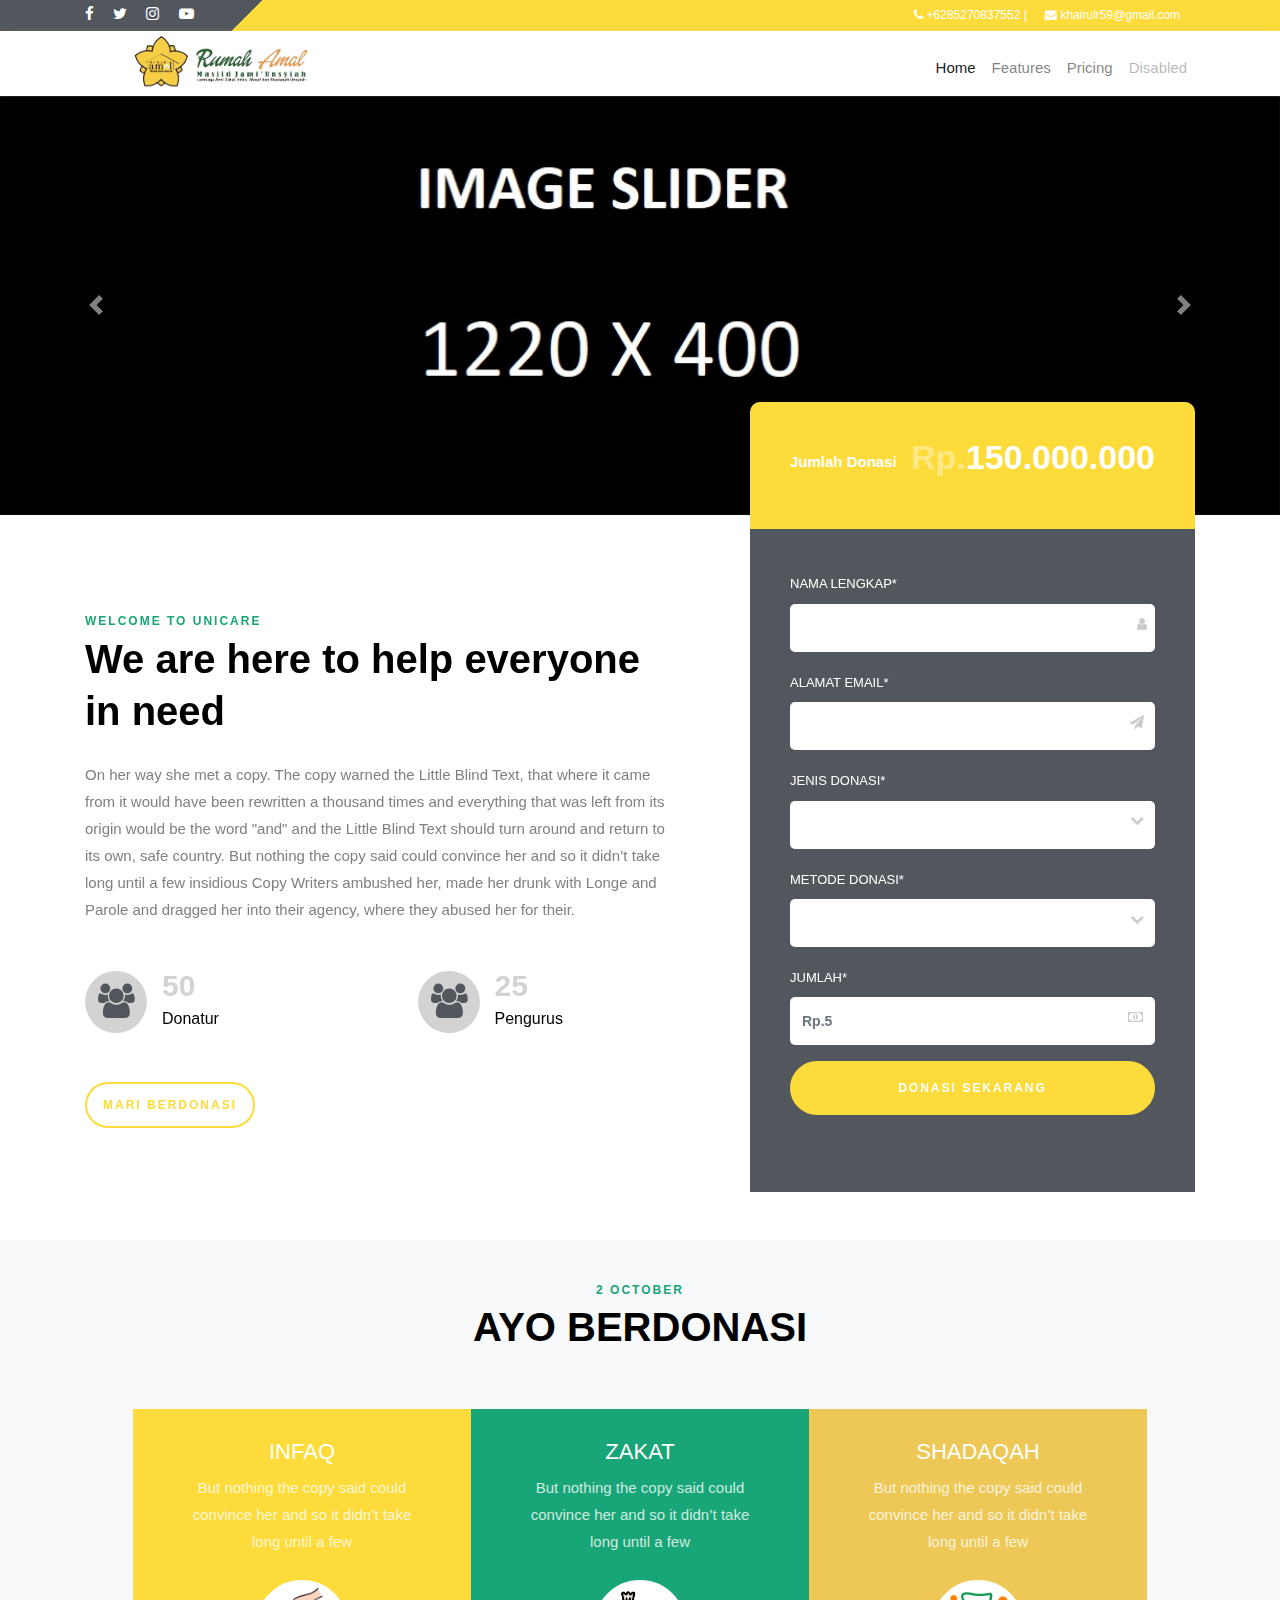
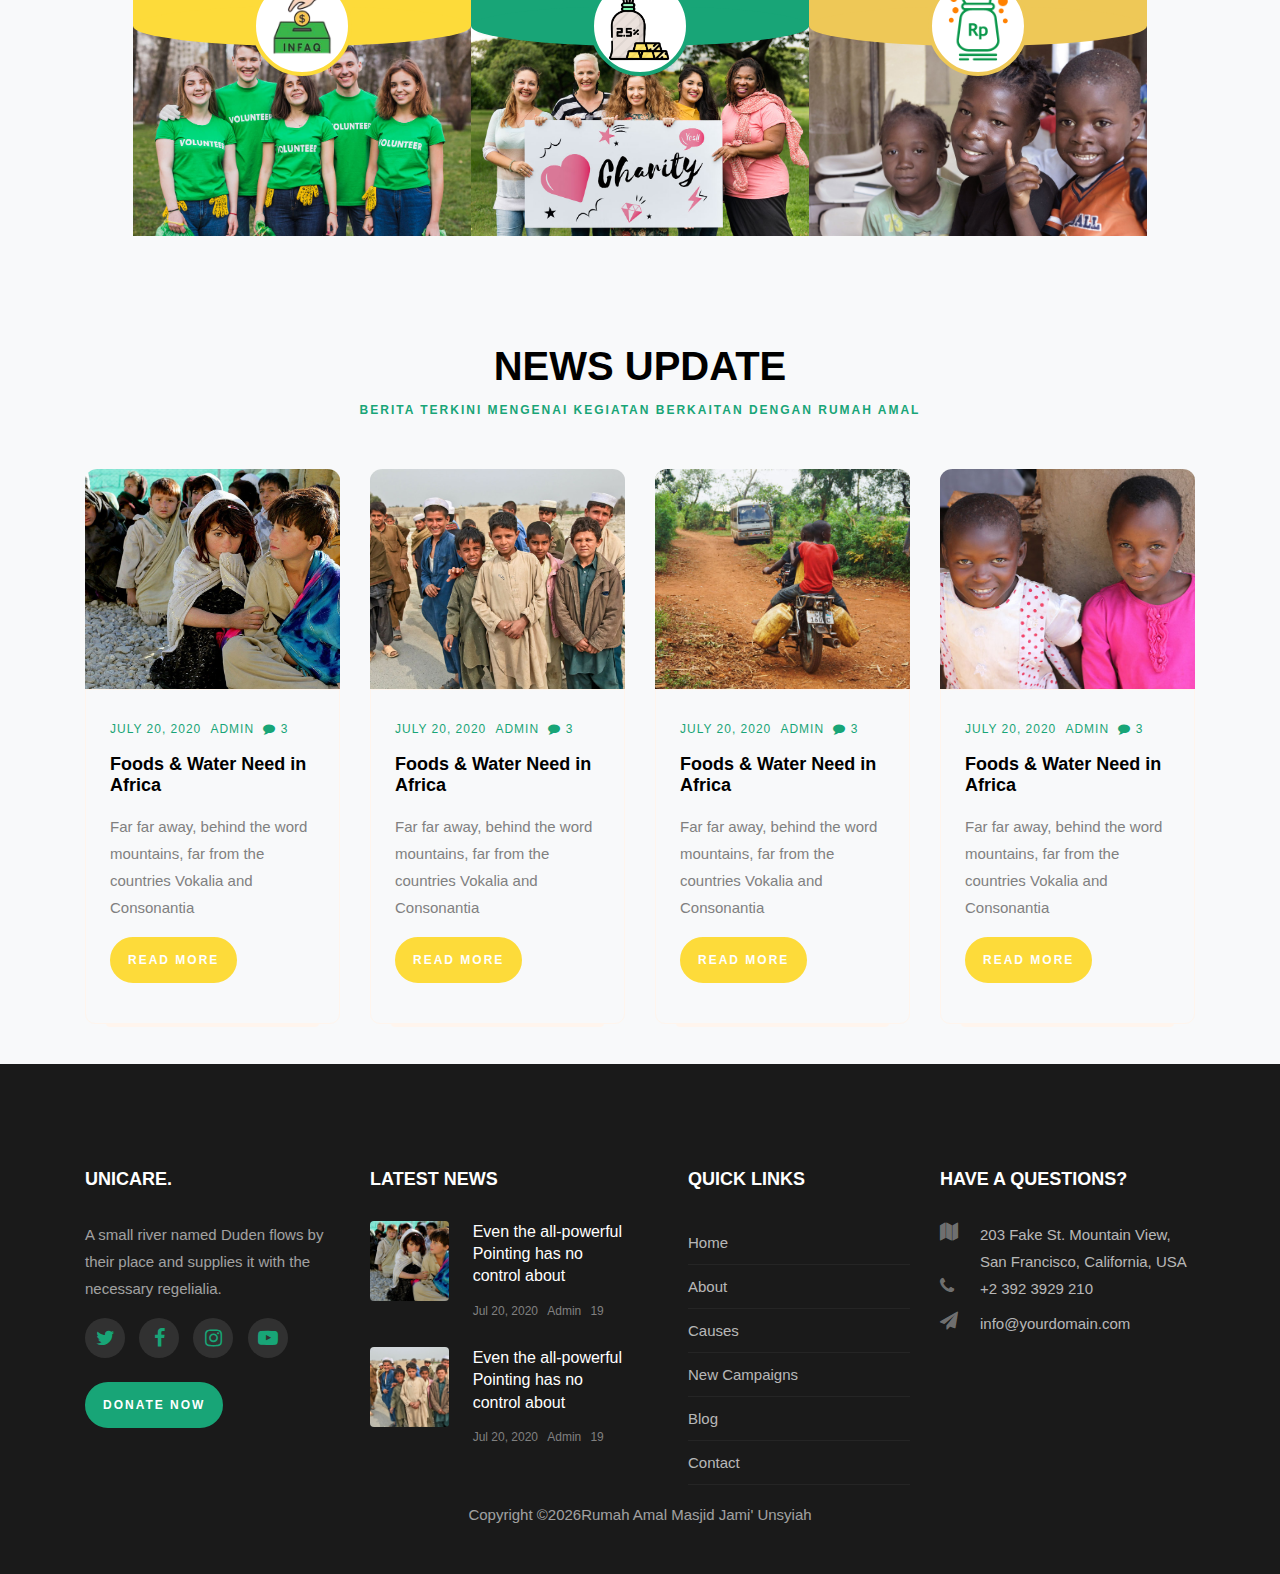
==== commit 66064621: "penambahan beberapa file, profile belum selesai" ====
--- a/index.html
+++ b/index.html
@@ -170,7 +170,7 @@
                                         <label for="name">Jumlah*</label>
                                         <div class="input-wrap">
                                             <div class="icon"><span class="fa fa-money"></span></div>
-                                            <input type="text" class="form-control" placeholder="Rp.5">
+                                            <input type="text" class="form-control" placeholder="Rp.5" id="rupiah">
                                         </div>
                                     </div>
                                 </div>
--- a/css/style.css
+++ b/css/style.css
@@ -8,7 +8,7 @@
 /* top header */
 .top-bg{
     /* background: linear-gradient(to right bottom, #2f3441 50%, #212531 50%); */
-    background-image: linear-gradient(-45deg, #fd645b 80%, #01ACC8 100px);
+    background-image: linear-gradient(-45deg, #FDDB3A 80%, #52575D 100px);
 }
 
 .nav-bg{
@@ -30,8 +30,9 @@
 /* Navbar */
 
 .logo{
-    width: 50px;
+    width: 200px;
     margin-left: 35px;
+    margin-top: -10px;
 }
 
 .navbar {
@@ -102,7 +103,7 @@
 } */
 
 .donation-wrap .total-donate {
-    background: #fd645b;
+    background: #FDDB3A;
     padding: 25px 40px;
     border-radius: 10px 10px 0px 0;
     z-index: 0;
@@ -154,7 +155,8 @@
 
 .donation-wrap {
     width: 100%;
-    background: url(/images/moroccan-flower-dark.png);
+    /* background: url(/images/moroccan-flower-dark.png); */
+    background-color: #52575D;
     border-radius: 10px 10px 0px 0;
 }
 
@@ -191,7 +193,7 @@
 
 .form-radio .radio input:checked ~ .checkmark::after {
     display: block;
-    border: 1px solid #fd645b;
+    border: 1px solid  #FDDB3A;
 }
 
 .form-radio .radio .checkmark::after {
@@ -200,7 +202,7 @@
     width: 9px;
     height: 9px;
     border-radius: 50%;
-    background: #fd645b;
+    background:  #FDDB3A;
 }
 
 .form-radio .checkmark::after {
@@ -214,7 +216,7 @@
 }
 
 .form-radio .radio input:checked ~ .checkmark {
-    border: 2px solid #fd645b;
+    border: 2px solid  #FDDB3A;
     transition: .01s;
 }
 
@@ -257,7 +259,7 @@
 }
 
 .form-radio input[type="radio"]:checked ~ .fill-control-description {
-    color: #fd645b;
+    color:  #FDDB3A;
 }
 
 .appointment .form-group .btn {
@@ -266,17 +268,17 @@
 }
 
 .btn.btn-secondary:hover {
-    border: 2px solid #fd645b;
+    border: 2px solid #FDDB3A;
     background: transparent;
-    color: #fd645b;
+    color: #FDDB3A;
 }
 .btn:not(:disabled):not(.disabled) {
     cursor: pointer;
 }
 
 .btn.btn-secondary {
-    background: #fd645b;
-    border: 2px solid #fd645b;
+    background: #FDDB3A;
+    border: 2px solid #FDDB3A;
     color: #fff;
 }
 
@@ -298,7 +300,7 @@
     font-size: 12px;
     display: block;
     font-weight: 800;
-    color: #000000;
+    color:#18a577;
     text-transform: uppercase;
     letter-spacing: 2px;
 }
@@ -306,7 +308,7 @@
 .heading-section h2 {
     font-size: 40px;
     font-weight: 800;
-    color: #fd645b;
+    color:  #FDDB3A;
     line-height: 1.3;
 }
 
@@ -314,7 +316,7 @@
     line-height: 1;
     font-weight: 700;
     font-size: 30px;
-    color: #fd645b;
+    color: lightgray;
     display: block;
     margin-bottom: 4px;
 }
@@ -326,26 +328,26 @@
 
 .btn.btn-secondary.btn-outline-secondary:hover {
     border: 2px solid transparent;
-    background: #fd645b;
+    background:  #FDDB3A;
     color: #fff;
 }
 
 .btn.btn-secondary.btn-outline-secondary {
-    border: 2px solid #fd645b;
+    border: 2px solid  #FDDB3A;
     background: transparent;
-    color: #fd645b;
+    color:  #FDDB3A;
 }
 
 .wrap-about .block-18 .icon {
     width: 62px;
     height: 62px;
     border-radius: 50%;
-    background: #fff5ed;
+    background: lightgray;
     margin-right: 15px;
 }
 
 .wrap-about .block-18 .icon span {
-    color: #fd645b;
+    color: #52575D;
     font-size: 34px;
 }
 
@@ -364,7 +366,7 @@
     font-size: 12px;
     display: block;
     font-weight: 800;
-    color: #000000;
+    color: #18a577;
     text-transform: uppercase;
     letter-spacing: 2px;
 }
@@ -372,7 +374,7 @@
 .heading-section h2 {
     font-size: 40px;
     font-weight: 900;
-    color: #fd645b;
+    color: #000;
     line-height: 1.3;
 }
 
@@ -399,7 +401,7 @@
 }
 
 .bg-secondary {
-    background: #fd645b !important;
+    background:  #FDDB3A !important;
 }
 
 .services .img {
@@ -417,7 +419,7 @@
 }
 
 .bg-tertiary {
-    background: #01ACC8 !important;
+    background: #18a577 !important;
 }
 
 .bg-primary {
@@ -429,7 +431,7 @@
 }
 
 .services .img.border-2 .icon {
-    border: 4px solid #fd645b;
+    border: 4px solid  #FDDB3A;
 }
 .services .img .icon {
     position: absolute;
@@ -444,7 +446,7 @@
 }
 
 .services .img.border-2::after {
-    background: #fd645b;
+    background:  #FDDB3A;
 }
 .services .img::after {
     position: absolute;
@@ -459,11 +461,11 @@
 }
 
 .services .img.border-3::after {
-    background: #01ACC8;
+    background: #18a577;
 }
 
 .services .img.border-3 .icon {
-    border: 4px solid #01ACC8;
+    border: 4px solid #18a577;
 }
 
 .services .img.border-1 .icon {
@@ -561,7 +563,7 @@
     position: relative;
     display: block;
     width: 100%;
-    border-radius: 50% 0 0 0;
+    border-radius: 5% 5% 0 0;
 }
 
 .blog-entry .text {
@@ -623,7 +625,7 @@
 }
 
 .blog-entry:hover .text:after {
-    background: #fd645b;
+    background:  #FDDB3A;
     bottom: -5px;
     height: 5px;
     border-radius: 0 0 5px 5px; 
@@ -797,12 +799,12 @@
 /* page single_blog */
 /* head image */
 .parallax {
-    min-height: 500px;
+    min-height: 200px;
     background: transparent;
 }
 
 .hero-wrap.hero-wrap-2 {
-    height: 600px;
+    height: 200px;
 }
 
 .hero-wrap.hero-wrap-2 a{
@@ -847,7 +849,7 @@
 }
 
 .hero-wrap.hero-wrap-2 .slider-text {
-    height: 600px;
+    height: 200px;
 }
 
 .hero-wrap .slider-text .breadcrumbs {
@@ -1107,7 +1109,7 @@
 }
 
 .services-2 .icon.icon-2 {
-    background: #fd645b;
+    background:  #FDDB3A;
 }
 
 .services-2 .icon.icon-3 {
@@ -1118,4 +1120,94 @@
     background: #18a577;
 }
 
-/* end page about */+/* end page about */
+
+
+/* start page gallery */
+
+.gallery-wrap h1{
+    text-align: center;
+    margin-top: 80px;
+    font-size: 35px;
+    font-weight: 900;
+    color:  #000;
+}
+
+.gallery{
+    margin: 10px 50px;
+}
+
+.gallery img{
+    height: 150px;
+    width: 230px;
+    padding: 5px;
+    max-width:100%;
+    max-height:100%;
+    filter: grayscale(100%);
+    transition: 1s;
+}
+
+.gallery img:hover{
+    filter: grayscale(0);
+    transform: scale(1.1);
+}
+
+/* end page gallery */
+
+
+/* donation page */
+
+.donation{
+    background-color: #FFFFFF;
+    margin: 50px 10px;
+    box-shadow: 0px 5px 20px -8px gray;
+    border-radius: 12px;
+    padding: 30px 40px;
+}
+
+.donation img, .head-donate img{
+    width: 40px;
+    display: inline;
+    margin-left: 10px;
+}
+
+.head-donate{
+    margin-top: 30px;
+}
+
+.donation-info{
+    display: inline;
+    font-size: 20px;
+    font-weight: bold;
+    margin-left: 5px;
+    color: gray;
+}
+
+.donation-form{
+    margin-top: 10px;
+}
+
+.info-donate{
+    display: inline;
+    font-size: 20px;
+    font-weight: bold;
+    margin-left: 5px;
+    color: gray;
+}
+
+.donate-form p{
+    margin-left: 20px;
+}
+
+.donate-data p{
+    margin: 0;
+}
+/* end donation page */
+
+/* detail donation page */
+
+.bank p{
+    font-size: 13px;
+    margin: 0;
+}
+/* end detail donation page */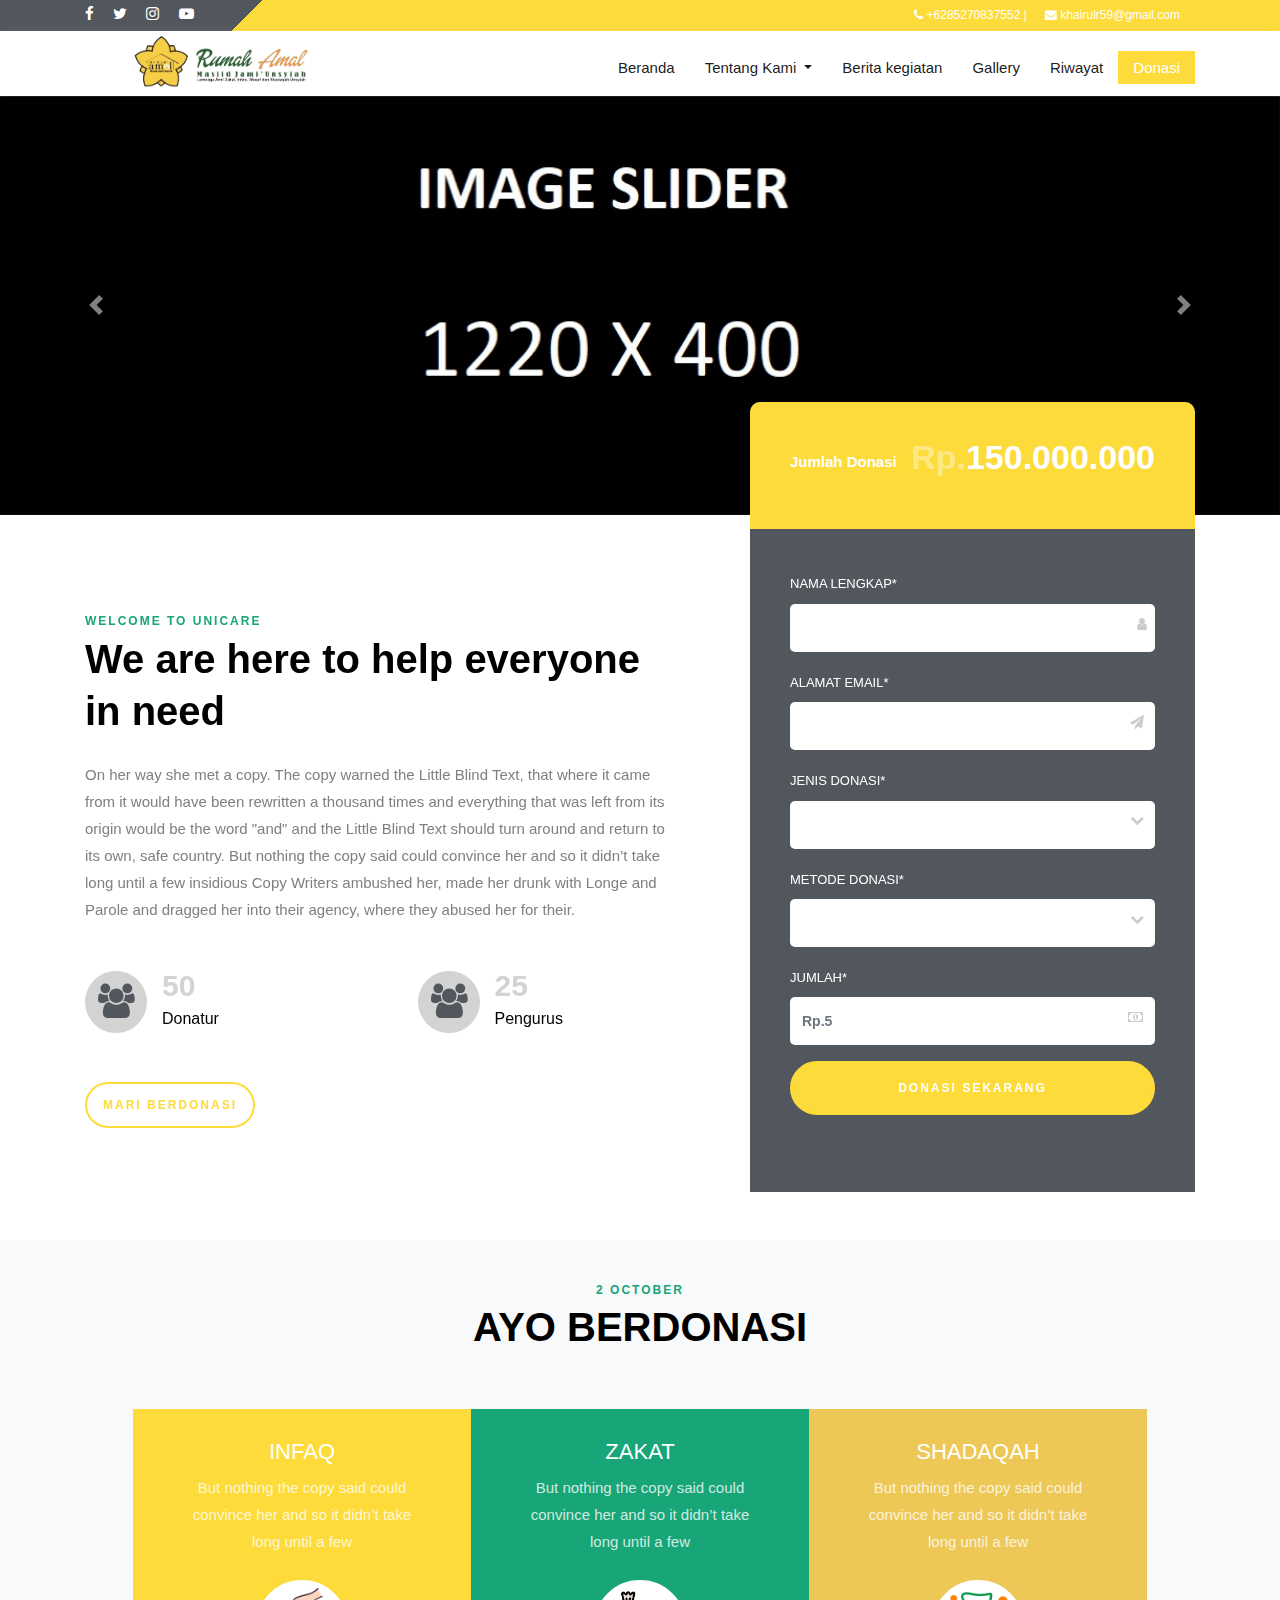
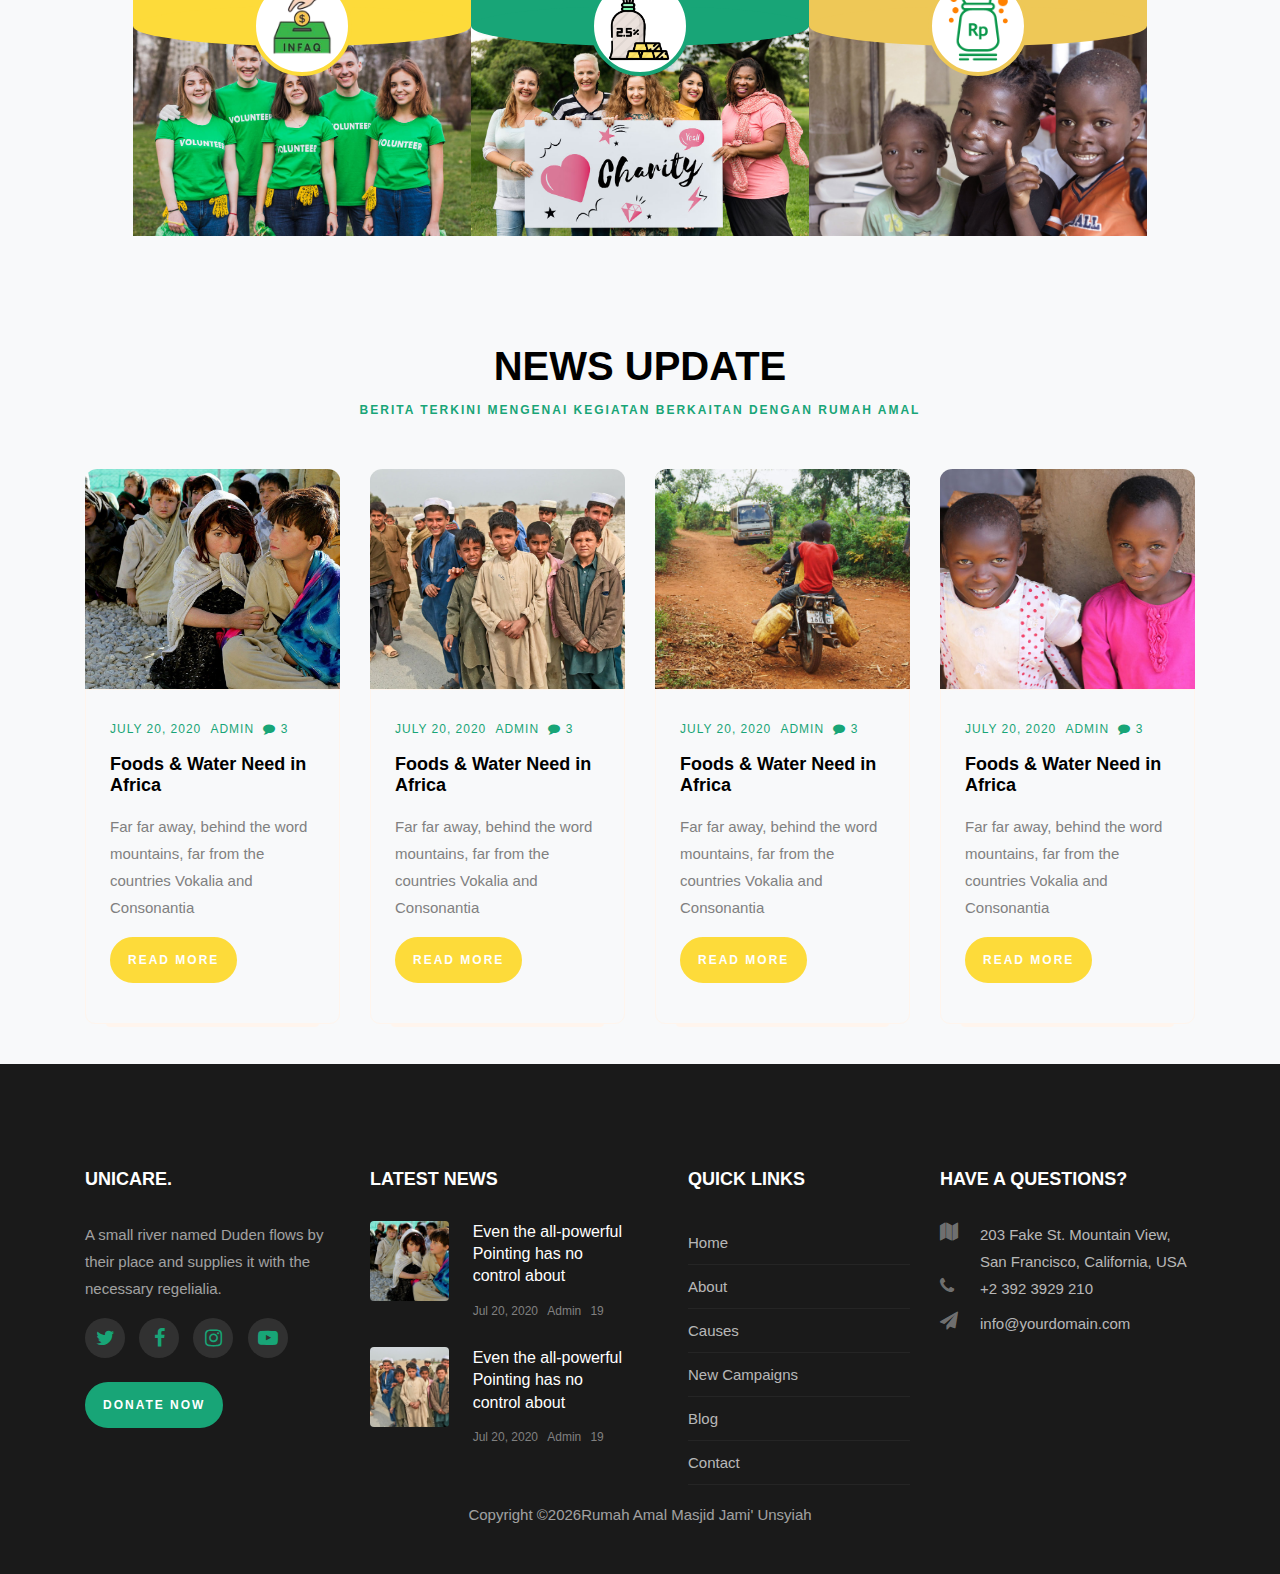
==== commit 03d9bba1: "perbaikan navbar" ====
--- a/index.html
+++ b/index.html
@@ -51,22 +51,33 @@
             <button class="navbar-toggler" type="button" data-toggle="collapse" data-target="#navbarNav" aria-controls="navbarNav" aria-expanded="false" aria-label="Toggle navigation">
                 <span class="navbar-toggler-icon"></span>
             </button>
-            <div class="collapse navbar-collapse " id="navbarNav">
+            <div class="collapse navbar-collapse" id="navbarNav">
                 <ul class="navbar-nav ml-auto">
                     <li class="nav-item active">
-                    <a class="nav-link" href="#">Home <span class="sr-only">(current)</span></a>
-                    </li>
-                    <li class="nav-item">
-                    <a class="nav-link" href="#">Features</a>
-                    </li>
-                    <li class="nav-item">
-                    <a class="nav-link" href="#">Pricing</a>
-                    </li>
-                    <li class="nav-item">
-                    <a class="nav-link disabled" href="#">Disabled</a>
+                    <a class="nav-link" href="index.html">Beranda <span class="sr-only"></span></a>
+                    </li>
+                    <li class="nav-item dropdown active" >
+                        <a class="nav-link dropdown-toggle" href="#" id="navbarDropdown" role="button" data-toggle="dropdown" aria-haspopup="true" aria-expanded="false">
+                        Tentang Kami
+                        </a>
+                        <div class="dropdown-menu" aria-labelledby="navbarDropdown">
+                        <a class="dropdown-item" href="#">Tentang Instansi</a>
+                        <a class="dropdown-item" href="#">Visi dan Misi</a>
+                        <a class="dropdown-item" href="#">Kepengurusan</a>
+                    </li>
+                    <li class="nav-item active">
+                    <a class="nav-link" href="blog.html">Berita kegiatan<span class="sr-only"></span></a>
+                    </li>
+                    <li class="nav-item active">
+                    <a class="nav-link" href="gallery.html">Gallery <span class="sr-only"></span></a>
+                    </li>
+                    <li class="nav-item active">
+                    <a class="nav-link" href="riwayat.html">Riwayat <span class="sr-only"></span></a>
+                    </li>
+                    <li class="nav-item active">
+                    <a class="nav-link label-yellow" href="donation.html">Donasi<span class="sr-only"></span></a>
                     </li>
                 </ul>
-                
             </div>
         </div>
     </nav>
@@ -450,4 +461,28 @@
 <script src="js/popper.min.js"></script>
 <script src="js/bootstrap.min.js"></script>
 <script src="js/script.js"></script>
+<script>
+    var rupiah = document.getElementById("rupiah");
+    rupiah.addEventListener("keyup", function(e) {
+        rupiah.value = formatRupiah(this.value, "");
+    });
+
+    /* Fungsi formatRupiah */
+    function formatRupiah(angka, prefix) {
+        var number_string = angka.replace(/[^,\d]/g, "").toString(),
+        split = number_string.split(","),
+        sisa = split[0].length % 3,
+        rupiah = split[0].substr(0, sisa),
+        ribuan = split[0].substr(sisa).match(/\d{3}/gi);
+
+    // tambahkan titik jika yang di input sudah menjadi angka ribuan
+        if (ribuan) {
+            separator = sisa ? "." : "";
+            rupiah += separator + ribuan.join(".");
+        }
+
+        rupiah = split[1] != undefined ? rupiah + "," + split[1] : rupiah;
+        return prefix == undefined ? rupiah : rupiah ? "" + rupiah : "";
+    }
+</script>
 </html>--- a/css/style.css
+++ b/css/style.css
@@ -39,6 +39,29 @@
     box-shadow:         0px 5px 15px -6px #ccc;
 }
 
+.label-yellow{
+    background-color: #FDDB3A;
+    color: white !important;
+}
+
+.nav-link{
+    transition: all .5s;
+}
+
+.nav-link:hover{
+    transition: all .5s;
+    background-color: #52575D;
+    color: white !important;
+}
+
+.nav-link{
+    padding: 3px 15px !important;
+}
+
+.dropdown-item:hover{
+    background-color: #52575D !important;
+    color: white !important;
+}
 
     /*sticky header position*/
 .sticky.is-sticky {
@@ -267,7 +290,7 @@
     display: block !important;
 }
 
-.btn.btn-secondary:hover {
+.btn.btn-secondary:hover, .btn.btn-secondary:active {
     border: 2px solid #FDDB3A;
     background: transparent;
     color: #FDDB3A;
@@ -281,8 +304,6 @@
     border: 2px solid #FDDB3A;
     color: #fff;
 }
-
-
 
 .btn {
     padding: 12px 16px;
